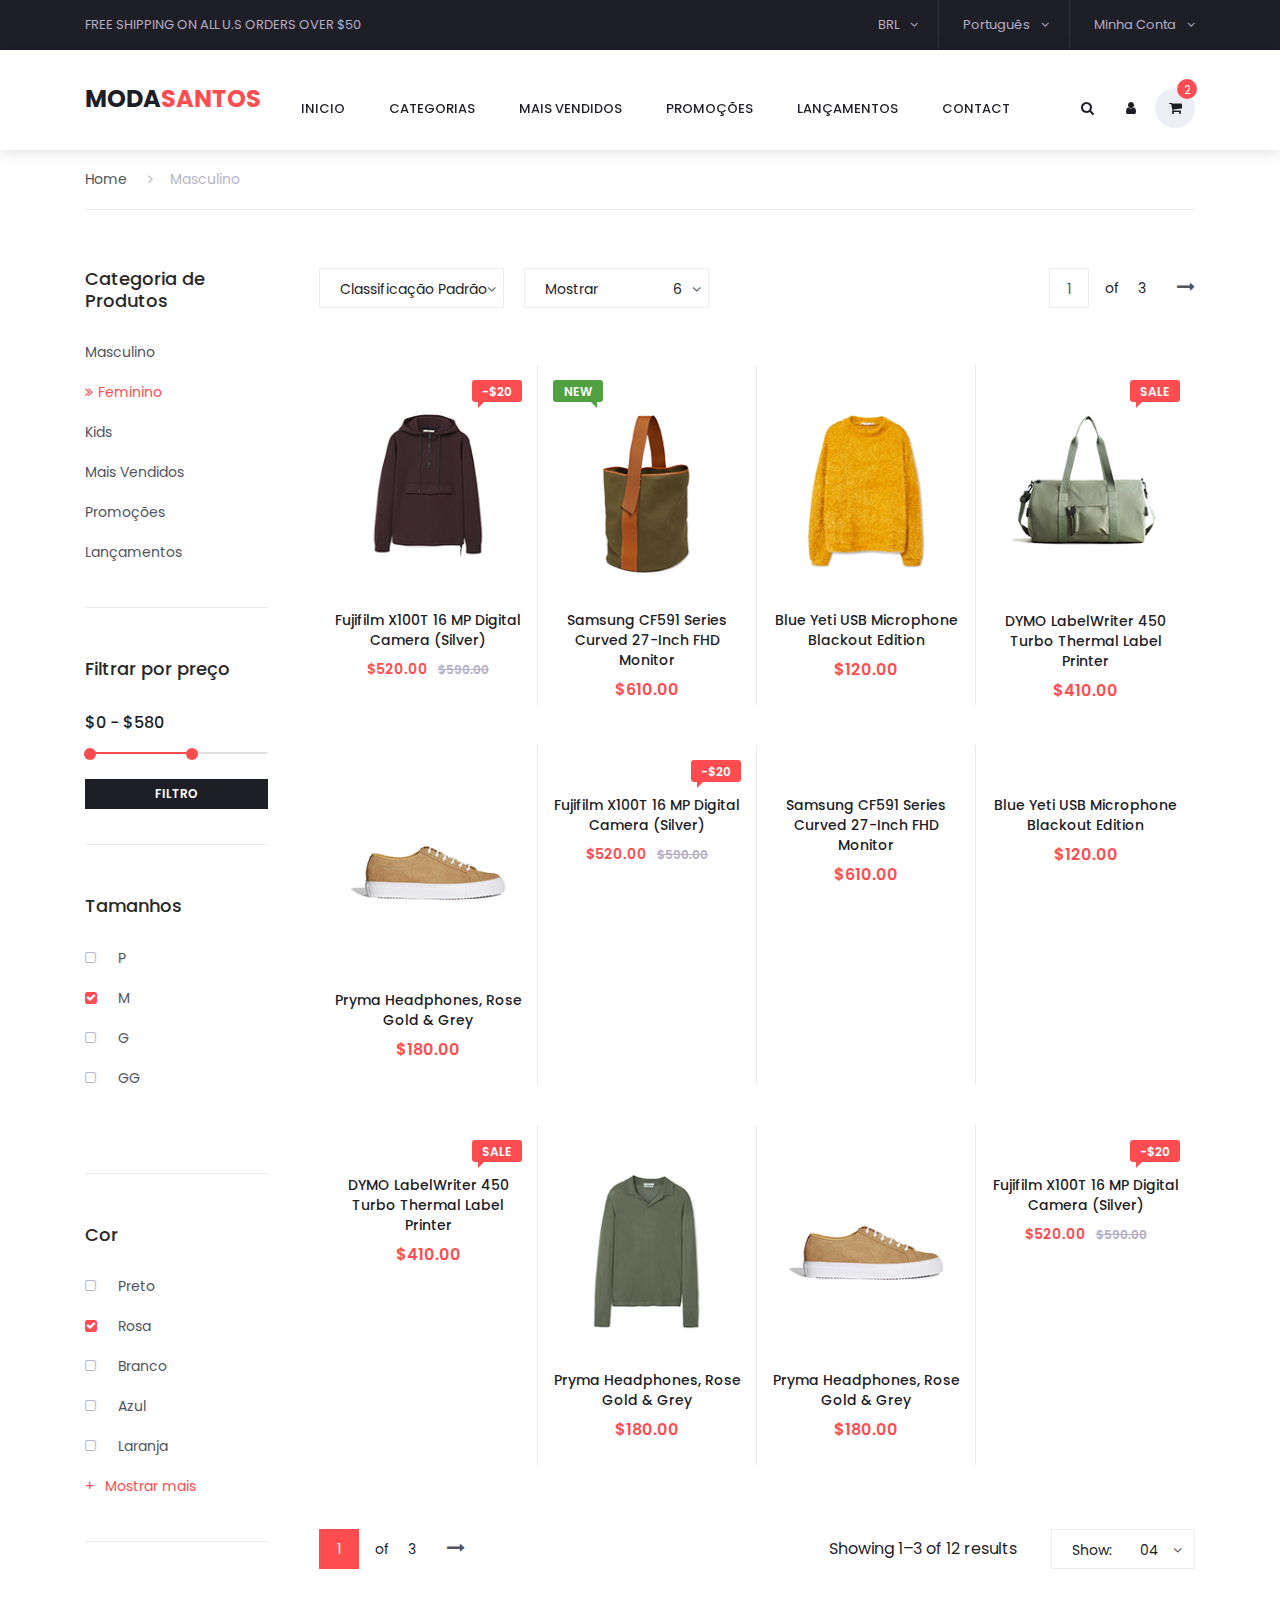
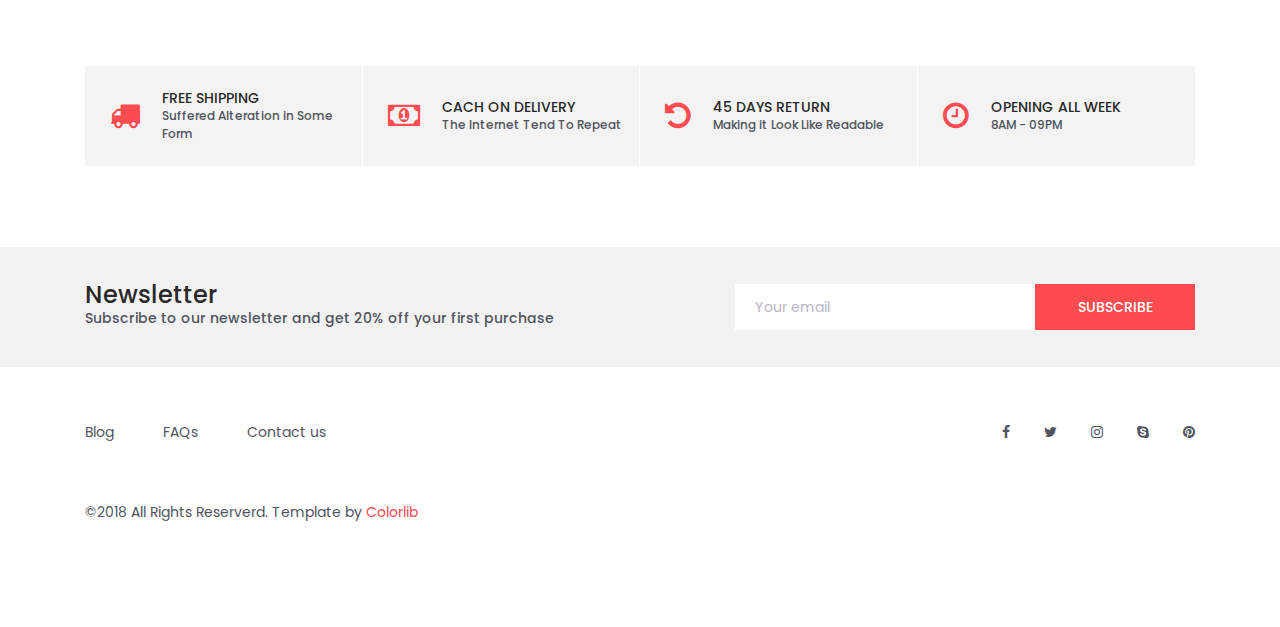
==== categories.html @ 79ab2fcf "Add files via upload" ====
<!DOCTYPE html>
<html lang="en">
<head>
<title>Moda Santos</title>
<meta charset="utf-8">
<meta http-equiv="X-UA-Compatible" content="IE=edge">
<meta name="description" content="Colo Shop Template">
<meta name="viewport" content="width=device-width, initial-scale=1">
<link rel="stylesheet" type="text/css" href="styles/bootstrap4/bootstrap.min.css">
<link href="plugins/font-awesome-4.7.0/css/font-awesome.min.css" rel="stylesheet" type="text/css">
<link rel="stylesheet" type="text/css" href="plugins/OwlCarousel2-2.2.1/owl.carousel.css">
<link rel="stylesheet" type="text/css" href="plugins/OwlCarousel2-2.2.1/owl.theme.default.css">
<link rel="stylesheet" type="text/css" href="plugins/OwlCarousel2-2.2.1/animate.css">
<link rel="stylesheet" type="text/css" href="plugins/jquery-ui-1.12.1.custom/jquery-ui.css">
<link rel="stylesheet" type="text/css" href="styles/categories_styles.css">
<link rel="stylesheet" type="text/css" href="styles/categories_responsive.css">
</head>

<body>

<div class="super_container">

	<!-- Header -->

	<header class="header trans_300">

		<!-- Top Navigation -->

		<div class="top_nav">
			<div class="container">
				<div class="row">
					<div class="col-md-6">
						<div class="top_nav_left">free shipping on all u.s orders over $50</div>
					</div>
					<div class="col-md-6 text-right">
						<div class="top_nav_right">
							<ul class="top_nav_menu">

								<!-- Currency / Language / My Account -->

								<li class="currency">
									<a href="#">
										brl
										<i class="fa fa-angle-down"></i>
									</a>
									<ul class="currency_selection">
										<li><a href="#">cad</a></li>
										<li><a href="#">aud</a></li>
										<li><a href="#">eur</a></li>
										<li><a href="#">gbp</a></li>
									</ul>
								</li>
								<li class="language">
									<a href="#">
										Português
										<i class="fa fa-angle-down"></i>
									</a>
									<ul class="language_selection">
										<li><a href="#">French</a></li>
										<li><a href="#">Italian</a></li>
										<li><a href="#">German</a></li>
										<li><a href="#">Spanish</a></li>
									</ul>
								</li>
								<li class="account">
									<a href="#">
										Minha Conta
										<i class="fa fa-angle-down"></i>
									</a>
									<ul class="account_selection">
										<li><a href="#"><i class="fa fa-sign-in" aria-hidden="true"></i>Sign In</a></li>
										<li><a href="#"><i class="fa fa-user-plus" aria-hidden="true"></i>Register</a></li>
									</ul>
								</li>
							</ul>
						</div>
					</div>
				</div>
			</div>
		</div>

		<!-- Main Navigation -->

		<div class="main_nav_container">
			<div class="container">
				<div class="row">
					<div class="col-lg-12 text-right">
						<div class="logo_container">
							<a href="#">Moda<span>SANTOS</span></a>
						</div>
						<nav class="navbar">
							<nav class="navbar">
							<ul class="navbar_menu">
								<li><a href="index.html">Inicio</a></li>
								<li><a href="categories.html">categorias</a></li>
								<li><a href="maisvendidos.html">Mais Vendidos</a></li>
								<li><a href="promocoes.html">promoções</a></li>
								<li><a href="lancamentos.html">lançamentos</a></li>
								<li><a href="contact.html">contact</a></li>
							</ul>
							<ul class="navbar_user">
								<li><a href="#"><i class="fa fa-search" aria-hidden="true"></i></a></li>
								<li><a href="#"><i class="fa fa-user" aria-hidden="true"></i></a></li>
								<li class="checkout">
									<a href="#">
										<i class="fa fa-shopping-cart" aria-hidden="true"></i>
										<span id="checkout_items" class="checkout_items">2</span>
									</a>
								</li>
							</ul>
							<div class="hamburger_container">
								<i class="fa fa-bars" aria-hidden="true"></i>
							</div>
						</nav>
					</div>
				</div>
			</div>
		</div>

	</header>

	<div class="fs_menu_overlay"></div>

	<!-- Hamburger Menu -->

	<div class="hamburger_menu">
		<div class="hamburger_close"><i class="fa fa-times" aria-hidden="true"></i></div>
		<div class="hamburger_menu_content text-right">
			<ul class="menu_top_nav">
				<li class="menu_item has-children">
					<a href="#">
						usd
						<i class="fa fa-angle-down"></i>
					</a>
					<ul class="menu_selection">
						<li><a href="#">cad</a></li>
						<li><a href="#">aud</a></li>
						<li><a href="#">eur</a></li>
						<li><a href="#">gbp</a></li>
					</ul>
				</li>
				<li class="menu_item has-children">
					<a href="#">
						English
						<i class="fa fa-angle-down"></i>
					</a>
					<ul class="menu_selection">
						<li><a href="#">French</a></li>
						<li><a href="#">Italian</a></li>
						<li><a href="#">German</a></li>
						<li><a href="#">Spanish</a></li>
					</ul>
				</li>
				<li class="menu_item has-children">
					<a href="#">
						My Account
						<i class="fa fa-angle-down"></i>
					</a>
					<ul class="menu_selection">
						<li><a href="#"><i class="fa fa-sign-in" aria-hidden="true"></i>Sign In</a></li>
						<li><a href="#"><i class="fa fa-user-plus" aria-hidden="true"></i>Register</a></li>
					</ul>
				</li>
				<li class="menu_item"><a href="index.html">home</a></li>
				<li class="menu_item"><a href="categories.html">Categorias</a></li>
				<li class="menu_item"><a href="maisvendidos.html">Mais Vendidos</a></li>
				<li class="menu_item"><a href="promocoes.html">Promoçõess</a></li>
				<li class="menu_item"><a href="lancamentos.html">Lançamentos</a></li>
				<li class="menu_item"><a href="contact.html">contatos</a></li>
			</ul>
		</div>
	</div>

	<div class="container product_section_container">
		<div class="row">
			<div class="col product_section clearfix">

				<!-- Breadcrumbs -->

				<div class="breadcrumbs d-flex flex-row align-items-center">
					<ul>
						<li><a href="index.html">Home</a></li>
						<li class="active"><a href="index.html"><i class="fa fa-angle-right" aria-hidden="true"></i>Masculino</a></li>
					</ul>
				</div>

				<!-- Sidebar -->

				<div class="sidebar">
					<div class="sidebar_section">
						<div class="sidebar_title">
							<h5>Categoria de Produtos</h5>
						</div>
						<ul class="sidebar_categories">
							<li><a href="#">Masculino</a></li>
							<li class="active"><a href="#"><span><i class="fa fa-angle-double-right" aria-hidden="true"></i></span>Feminino</a></li>
							<li><a href="#">Kids</a></li>
							<li><a href="#">Mais Vendidos</a></li>
							<li><a href="#">Promoções</a></li>
							<li><a href="#">Lançamentos</a></li>
						</ul>
					</div>

					<!-- Price Range Filtering -->
					<div class="sidebar_section">
						<div class="sidebar_title">
							<h5>Filtrar por preço</h5>
						</div>
						<p>
							<input type="text" id="amount" readonly style="border:0; color:#f6931f; font-weight:bold;">
						</p>
						<div id="slider-range"></div>
						<div class="filter_button"><span>filtro</span></div>
					</div>

					<!-- Sizes -->
					<div class="sidebar_section">
						<div class="sidebar_title">
							<h5>Tamanhos</h5>
						</div>
						<ul class="checkboxes">
							<li><i class="fa fa-square-o" aria-hidden="true"></i><span>P</span></li>
							<li class="active"><i class="fa fa-square" aria-hidden="true"></i><span>M</span></li>
							<li><i class="fa fa-square-o" aria-hidden="true"></i><span>G</span></li>
							<li><i class="fa fa-square-o" aria-hidden="true"></i><span>GG</span></li>
						</ul>
					</div>

					<!-- Color -->
					<div class="sidebar_section">
						<div class="sidebar_title">
							<h5>Cor</h5>
						</div>
						<ul class="checkboxes">
							<li><i class="fa fa-square-o" aria-hidden="true"></i><span>Preto</span></li>
							<li class="active"><i class="fa fa-square" aria-hidden="true"></i><span>Rosa</span></li>
							<li><i class="fa fa-square-o" aria-hidden="true"></i><span>Branco</span></li>
							<li><i class="fa fa-square-o" aria-hidden="true"></i><span>Azul</span></li>
							<li><i class="fa fa-square-o" aria-hidden="true"></i><span>Laranja</span></li>
							<li><i class="fa fa-square-o" aria-hidden="true"></i><span>Vermelho</span></li>
							<li><i class="fa fa-square-o" aria-hidden="true"></i><span>Lilas</span></li>
							<li><i class="fa fa-square-o" aria-hidden="true"></i><span>Cinza</span></li>
							<li><i class="fa fa-square-o" aria-hidden="true"></i><span>Verde</span></li>
							<li><i class="fa fa-square-o" aria-hidden="true"></i><span>Marron</span></li>
							<li><i class="fa fa-square-o" aria-hidden="true"></i><span>Mistura</span></li>
						</ul>
						<div class="show_more">
							<span><span>+</span>Mostrar mais</span>
						</div>
					</div>

				</div>

				<!-- Main Content -->

				<div class="main_content">

					<!-- Products -->

					<div class="products_iso">
						<div class="row">
							<div class="col">

								<!-- Product Sorting -->

								<div class="product_sorting_container product_sorting_container_top">
									<ul class="product_sorting">
										<li>
											<span class="type_sorting_text">Classificação Padrão</span>
											<i class="fa fa-angle-down"></i>
											<ul class="sorting_type">
												<li class="type_sorting_btn" data-isotope-option='{ "sortBy": "original-order" }'><span>Classificação Padrão</span></li>
												<li class="type_sorting_btn" data-isotope-option='{ "sortBy": "price" }'><span>Preço</span></li>
												<li class="type_sorting_btn" data-isotope-option='{ "sortBy": "name" }'><span>Nome do produto</span></li>
											</ul>
										</li>
										<li>
											<span>Mostrar</span>
											<span class="num_sorting_text">6</span>
											<i class="fa fa-angle-down"></i>
											<ul class="sorting_num">
												<li class="num_sorting_btn"><span>6</span></li>
												<li class="num_sorting_btn"><span>12</span></li>
												<li class="num_sorting_btn"><span>24</span></li>
											</ul>
										</li>
									</ul>
									<div class="pages d-flex flex-row align-items-center">
										<div class="page_current">
											<span>1</span>
											<ul class="page_selection">
												<li><a href="#">1</a></li>
												<li><a href="#">2</a></li>
												<li><a href="#">3</a></li>
											</ul>
										</div>
										<div class="page_total"><span>of</span> 3</div>
										<div id="next_page" class="page_next"><a href="#"><i class="fa fa-long-arrow-right" aria-hidden="true"></i></a></div>
									</div>

								</div>

								<!-- Product Grid -->

								<div class="product-grid">

									<!-- Product 1 -->

									<div class="product-item men">
										<div class="product discount product_filter">
											<div class="product_image">
												<img src="images/product_1.png" alt="">
											</div>
											<div class="favorite favorite_left"></div>
											<div class="product_bubble product_bubble_right product_bubble_red d-flex flex-column align-items-center"><span>-$20</span></div>
											<div class="product_info">
												<h6 class="product_name"><a href="single.html">Fujifilm X100T 16 MP Digital Camera (Silver)</a></h6>
												<div class="product_price">$520.00<span>$590.00</span></div>
											</div>
										</div>
										<div class="red_button add_to_cart_button"><a href="#">add to cart</a></div>
									</div>

									<!-- Product 2 -->

									<div class="product-item women">
										<div class="product product_filter">
											<div class="product_image">
												<img src="images/product_2.png" alt="">
											</div>
											<div class="favorite"></div>
											<div class="product_bubble product_bubble_left product_bubble_green d-flex flex-column align-items-center"><span>new</span></div>
											<div class="product_info">
												<h6 class="product_name"><a href="single.html">Samsung CF591 Series Curved 27-Inch FHD Monitor</a></h6>
												<div class="product_price">$610.00</div>
											</div>
										</div>
										<div class="red_button add_to_cart_button"><a href="#">add to cart</a></div>
									</div>

									<!-- Product 3 -->

									<div class="product-item women">
										<div class="product product_filter">
											<div class="product_image">
												<img src="images/product_3.png" alt="">
											</div>
											<div class="favorite"></div>
											<div class="product_info">
												<h6 class="product_name"><a href="single.html">Blue Yeti USB Microphone Blackout Edition</a></h6>
												<div class="product_price">$120.00</div>
											</div>
										</div>
										<div class="red_button add_to_cart_button"><a href="#">add to cart</a></div>
									</div>

									<!-- Product 4 -->

									<div class="product-item accessories">
										<div class="product product_filter">
											<div class="product_image">
												<img src="images/product_4.png" alt="">
											</div>
											<div class="product_bubble product_bubble_right product_bubble_red d-flex flex-column align-items-center"><span>sale</span></div>
											<div class="favorite favorite_left"></div>
											<div class="product_info">
												<h6 class="product_name"><a href="single.html">DYMO LabelWriter 450 Turbo Thermal Label Printer</a></h6>
												<div class="product_price">$410.00</div>
											</div>
										</div>
										<div class="red_button add_to_cart_button"><a href="#">add to cart</a></div>
									</div>

									<!-- Product 5 -->

									<div class="product-item women men">
										<div class="product product_filter">
											<div class="product_image">
												<img src="images/product_5.png" alt="">
											</div>
											<div class="favorite"></div>
											<div class="product_info">
												<h6 class="product_name"><a href="single.html">Pryma Headphones, Rose Gold & Grey</a></h6>
												<div class="product_price">$180.00</div>
											</div>
										</div>
										<div class="red_button add_to_cart_button"><a href="#">add to cart</a></div>
									</div>

									<!-- Product 6 -->

									<div class="product-item accessories">
										<div class="product discount product_filter">
											<div class="product_image">
												<img src="images/product_6.png" alt="">
											</div>
											<div class="favorite favorite_left"></div>
											<div class="product_bubble product_bubble_right product_bubble_red d-flex flex-column align-items-center"><span>-$20</span></div>
											<div class="product_info">
												<h6 class="product_name"><a href="single.html">Fujifilm X100T 16 MP Digital Camera (Silver)</a></h6>
												<div class="product_price">$520.00<span>$590.00</span></div>
											</div>
										</div>
										<div class="red_button add_to_cart_button"><a href="#">add to cart</a></div>
									</div>

									<!-- Product 7 -->

									<div class="product-item women">
										<div class="product product_filter">
											<div class="product_image">
												<img src="images/product_7.png" alt="">
											</div>
											<div class="favorite"></div>
											<div class="product_info">
												<h6 class="product_name"><a href="single.html">Samsung CF591 Series Curved 27-Inch FHD Monitor</a></h6>
												<div class="product_price">$610.00</div>
											</div>
										</div>
										<div class="red_button add_to_cart_button"><a href="#">add to cart</a></div>
									</div>

									<!-- Product 8 -->

									<div class="product-item accessories">
										<div class="product product_filter">
											<div class="product_image">
												<img src="images/product_8.png" alt="">
											</div>
											<div class="favorite"></div>
											<div class="product_info">
												<h6 class="product_name"><a href="single.html">Blue Yeti USB Microphone Blackout Edition</a></h6>
												<div class="product_price">$120.00</div>
											</div>
										</div>
										<div class="red_button add_to_cart_button"><a href="#">add to cart</a></div>
									</div>

									<!-- Product 9 -->

									<div class="product-item men">
										<div class="product product_filter">
											<div class="product_image">
												<img src="images/product_9.png" alt="">
											</div>
											<div class="product_bubble product_bubble_right product_bubble_red d-flex flex-column align-items-center"><span>sale</span></div>
											<div class="favorite favorite_left"></div>
											<div class="product_info">
												<h6 class="product_name"><a href="single.html">DYMO LabelWriter 450 Turbo Thermal Label Printer</a></h6>
												<div class="product_price">$410.00</div>
											</div>
										</div>
										<div class="red_button add_to_cart_button"><a href="#">add to cart</a></div>
									</div>

									<!-- Product 10 -->

									<div class="product-item men">
										<div class="product product_filter">
											<div class="product_image">
												<img src="images/product_10.png" alt="">
											</div>
											<div class="favorite"></div>
											<div class="product_info">
												<h6 class="product_name"><a href="single.html">Pryma Headphones, Rose Gold & Grey</a></h6>
												<div class="product_price">$180.00</div>
											</div>
										</div>
										<div class="red_button add_to_cart_button"><a href="#">add to cart</a></div>
									</div>

									<!-- Product 11 -->

									<div class="product-item women men">
										<div class="product product_filter">
											<div class="product_image">
												<img src="images/product_5.png" alt="">
											</div>
											<div class="favorite"></div>
											<div class="product_info">
												<h6 class="product_name"><a href="single.html">Pryma Headphones, Rose Gold & Grey</a></h6>
												<div class="product_price">$180.00</div>
											</div>
										</div>
										<div class="red_button add_to_cart_button"><a href="#">add to cart</a></div>
									</div>

									<!-- Product 12 -->

									<div class="product-item accessories">
										<div class="product discount product_filter">
											<div class="product_image">
												<img src="images/product_6.png" alt="">
											</div>
											<div class="favorite favorite_left"></div>
											<div class="product_bubble product_bubble_right product_bubble_red d-flex flex-column align-items-center"><span>-$20</span></div>
											<div class="product_info">
												<h6 class="product_name"><a href="single.html">Fujifilm X100T 16 MP Digital Camera (Silver)</a></h6>
												<div class="product_price">$520.00<span>$590.00</span></div>
											</div>
										</div>
										<div class="red_button add_to_cart_button"><a href="#">add to cart</a></div>
									</div>
								</div>

								<!-- Product Sorting -->

								<div class="product_sorting_container product_sorting_container_bottom clearfix">
									<ul class="product_sorting">
										<li>
											<span>Show:</span>
											<span class="num_sorting_text">04</span>
											<i class="fa fa-angle-down"></i>
											<ul class="sorting_num">
												<li class="num_sorting_btn"><span>01</span></li>
												<li class="num_sorting_btn"><span>02</span></li>
												<li class="num_sorting_btn"><span>03</span></li>
												<li class="num_sorting_btn"><span>04</span></li>
											</ul>
										</li>
									</ul>
									<span class="showing_results">Showing 1–3 of 12 results</span>
									<div class="pages d-flex flex-row align-items-center">
										<div class="page_current">
											<span>1</span>
											<ul class="page_selection">
												<li><a href="#">1</a></li>
												<li><a href="#">2</a></li>
												<li><a href="#">3</a></li>
											</ul>
										</div>
										<div class="page_total"><span>of</span> 3</div>
										<div id="next_page_1" class="page_next"><a href="#"><i class="fa fa-long-arrow-right" aria-hidden="true"></i></a></div>
									</div>

								</div>

							</div>
						</div>
					</div>
				</div>
			</div>
		</div>
	</div>

	<!-- Benefit -->

	<div class="benefit">
		<div class="container">
			<div class="row benefit_row">
				<div class="col-lg-3 benefit_col">
					<div class="benefit_item d-flex flex-row align-items-center">
						<div class="benefit_icon"><i class="fa fa-truck" aria-hidden="true"></i></div>
						<div class="benefit_content">
							<h6>free shipping</h6>
							<p>Suffered Alteration in Some Form</p>
						</div>
					</div>
				</div>
				<div class="col-lg-3 benefit_col">
					<div class="benefit_item d-flex flex-row align-items-center">
						<div class="benefit_icon"><i class="fa fa-money" aria-hidden="true"></i></div>
						<div class="benefit_content">
							<h6>cach on delivery</h6>
							<p>The Internet Tend To Repeat</p>
						</div>
					</div>
				</div>
				<div class="col-lg-3 benefit_col">
					<div class="benefit_item d-flex flex-row align-items-center">
						<div class="benefit_icon"><i class="fa fa-undo" aria-hidden="true"></i></div>
						<div class="benefit_content">
							<h6>45 days return</h6>
							<p>Making it Look Like Readable</p>
						</div>
					</div>
				</div>
				<div class="col-lg-3 benefit_col">
					<div class="benefit_item d-flex flex-row align-items-center">
						<div class="benefit_icon"><i class="fa fa-clock-o" aria-hidden="true"></i></div>
						<div class="benefit_content">
							<h6>opening all week</h6>
							<p>8AM - 09PM</p>
						</div>
					</div>
				</div>
			</div>
		</div>
	</div>

	<!-- Newsletter -->

	<div class="newsletter">
		<div class="container">
			<div class="row">
				<div class="col-lg-6">
					<div class="newsletter_text d-flex flex-column justify-content-center align-items-lg-start align-items-md-center text-center">
						<h4>Newsletter</h4>
						<p>Subscribe to our newsletter and get 20% off your first purchase</p>
					</div>
				</div>
				<div class="col-lg-6">
					<div class="newsletter_form d-flex flex-md-row flex-column flex-xs-column align-items-center justify-content-lg-end justify-content-center">
						<input id="newsletter_email" type="email" placeholder="Your email" required="required" data-error="Valid email is required.">
						<button id="newsletter_submit" type="submit" class="newsletter_submit_btn trans_300" value="Submit">subscribe</button>
					</div>
				</div>
			</div>
		</div>
	</div>

	<!-- Footer -->

	<footer class="footer">
		<div class="container">
			<div class="row">
				<div class="col-lg-6">
					<div class="footer_nav_container d-flex flex-sm-row flex-column align-items-center justify-content-lg-start justify-content-center text-center">
						<ul class="footer_nav">
							<li><a href="#">Blog</a></li>
							<li><a href="#">FAQs</a></li>
							<li><a href="contact.html">Contact us</a></li>
						</ul>
					</div>
				</div>
				<div class="col-lg-6">
					<div class="footer_social d-flex flex-row align-items-center justify-content-lg-end justify-content-center">
						<ul>
							<li><a href="#"><i class="fa fa-facebook" aria-hidden="true"></i></a></li>
							<li><a href="#"><i class="fa fa-twitter" aria-hidden="true"></i></a></li>
							<li><a href="#"><i class="fa fa-instagram" aria-hidden="true"></i></a></li>
							<li><a href="#"><i class="fa fa-skype" aria-hidden="true"></i></a></li>
							<li><a href="#"><i class="fa fa-pinterest" aria-hidden="true"></i></a></li>
						</ul>
					</div>
				</div>
			</div>
			<div class="row">
				<div class="col-lg-12">
					<div class="footer_nav_container">
						<div class="cr">©2018 All Rights Reserverd. Template by <a href="#">Colorlib</a></div>
					</div>
				</div>
			</div>
		</div>
	</footer>

</div>

<script src="js/jquery-3.2.1.min.js"></script>
<script src="styles/bootstrap4/popper.js"></script>
<script src="styles/bootstrap4/bootstrap.min.js"></script>
<script src="plugins/Isotope/isotope.pkgd.min.js"></script>
<script src="plugins/OwlCarousel2-2.2.1/owl.carousel.js"></script>
<script src="plugins/easing/easing.js"></script>
<script src="plugins/jquery-ui-1.12.1.custom/jquery-ui.js"></script>
<script src="js/categories_custom.js"></script>
</body>

</html>
---- styles/categories_styles.css ----
@charset "utf-8";
/* CSS Document */

/******************************

COLOR PALETTE




[Table of Contents]

1. Fonts
2. Body and some general stuff
3. Home
	3.1 Currency
	3.2 Language
	3.3 Account
	3.4 Main Navigation
	3.5 Hamburger Menu
	3.6 Logo
4. Products
	4.1 Product Sorting
5. Breadcrumbs
6. Sidebar
7. Main Content
8. Benefit
9. Newsletter
10. Footer



******************************/

/***********
1. Fonts
***********/

@import url('https://fonts.googleapis.com/css?family=Poppins:400,500,600,700,900');

/*********************************
2. Body and some general stuff
*********************************/

*
{
	margin: 0;
	padding: 0;
}
body
{
	font-family: 'Poppins', sans-serif;
	font-size: 14px;
	line-height: 23px;
	font-weight: 400;
	background: #FFFFFF;
	color: #1e1e27;
}
div
{
	display: block;
	position: relative;
	-webkit-box-sizing: border-box;
    -moz-box-sizing: border-box;
    box-sizing: border-box;
}
ul
{
	list-style: none;
	margin-bottom: 0px;
}
p
{
	font-family: 'Poppins', sans-serif;
	font-size: 14px;
	line-height: 1.7;
	font-weight: 500;
	color: #989898;
	-webkit-font-smoothing: antialiased;
	-webkit-text-shadow: rgba(0,0,0,.01) 0 0 1px;
	text-shadow: rgba(0,0,0,.01) 0 0 1px;
}
p a
{
	display: inline;
	position: relative;
	color: inherit;
	border-bottom: solid 2px #fde0db;
	-webkit-transition: all 200ms ease;
	-moz-transition: all 200ms ease;
	-ms-transition: all 200ms ease;
	-o-transition: all 200ms ease;
	transition: all 200ms ease;
}
a, a:hover, a:visited, a:active, a:link
{
	text-decoration: none;
	-webkit-font-smoothing: antialiased;
	-webkit-text-shadow: rgba(0,0,0,.01) 0 0 1px;
	text-shadow: rgba(0,0,0,.01) 0 0 1px;
}
p a:active
{
	position: relative;
	color: #FF6347;
}
p a:hover
{
	color: #FF6347;
	background: #fde0db;
}
p a:hover::after
{
	opacity: 0.2;
}
::selection
{
	background: #fde0db;
	color: #FF6347;
}
p::selection
{
	background: #fde0db;
}
h1{font-size: 72px;}
h2{font-size: 40px;}
h3{font-size: 28px;}
h4{font-size: 24px;}
h5{font-size: 16px;}
h6{font-size: 14px;}
h1, h2, h3, h4, h5, h6
{
	font-family: 'Poppins', sans-serif;
	color: #282828;
	-webkit-font-smoothing: antialiased;
	-webkit-text-shadow: rgba(0,0,0,.01) 0 0 1px;
	text-shadow: rgba(0,0,0,.01) 0 0 1px;
}
h1::selection,
h2::selection,
h3::selection,
h4::selection,
h5::selection,
h6::selection
{

}
::-webkit-input-placeholder
{
	font-size: 16px !important;
	font-weight: 500;
	color: #777777 !important;
}
:-moz-placeholder /* older Firefox*/
{
	font-size: 16px !important;
	font-weight: 500;
	color: #777777 !important;
}
::-moz-placeholder /* Firefox 19+ */
{
	font-size: 16px !important;
	font-weight: 500;
	color: #777777 !important;
}
:-ms-input-placeholder
{
	font-size: 16px !important;
	font-weight: 500;
	color: #777777 !important;
}
::input-placeholder
{
	font-size: 16px !important;
	font-weight: 500;
	color: #777777 !important;
}
.form-control
{
	color: #db5246;
}
section
{
	display: block;
	position: relative;
	box-sizing: border-box;
}
.clear
{
	clear: both;
}
.clearfix::before, .clearfix::after
{
	content: "";
	display: table;
}
.clearfix::after
{
	clear: both;
}
.clearfix
{
	zoom: 1;
}
.float_left
{
	float: left;
}
.float_right
{
	float: right;
}
.trans_200
{
	-webkit-transition: all 200ms ease;
	-moz-transition: all 200ms ease;
	-ms-transition: all 200ms ease;
	-o-transition: all 200ms ease;
	transition: all 200ms ease;
}
.trans_300
{
	-webkit-transition: all 300ms ease;
	-moz-transition: all 300ms ease;
	-ms-transition: all 300ms ease;
	-o-transition: all 300ms ease;
	transition: all 300ms ease;
}
.trans_400
{
	-webkit-transition: all 400ms ease;
	-moz-transition: all 400ms ease;
	-ms-transition: all 400ms ease;
	-o-transition: all 400ms ease;
	transition: all 400ms ease;
}
.trans_500
{
	-webkit-transition: all 500ms ease;
	-moz-transition: all 500ms ease;
	-ms-transition: all 500ms ease;
	-o-transition: all 500ms ease;
	transition: all 500ms ease;
}
.fill_height
{
	height: 100%;
}
.super_container
{
	width: 100%;
	overflow: hidden;
}

/*********************************
3. Home
*********************************/

.header
{
	position: fixed;
	top: 0;
	left: 0;
	width: 100%;
	background: #FFFFFF;
	z-index: 10;
}
.top_nav
{
	width: 100%;
	height: 50px;
	background: #1e1e27;
}
.top_nav_left
{
	height: 50px;
	line-height: 50px;
	font-size: 13px;
	color: #b5aec4;
	text-transform: uppercase;
}

/*********************************
3.1 Currency
*********************************/

.currency
{
	display: inline-block;
	position: relative;
	min-width: 50px;
	border-right: solid 1px #33333b;
	padding-right: 20px;
	padding-left: 20px;
	text-align: center;
	vertical-align: middle;
	background: #1e1e27;
}
.currency > a
{
	display: block;
	color: #b5aec4;
	font-weight: 400;
	height: 50px;
	line-height: 50px;
	font-size: 13px;
	text-transform: uppercase;
}
.currency > a > i
{
	margin-left: 8px;
}
.currency:hover .currency_selection
{
	visibility: visible;
	opacity: 1;
	top: 100%;
}
.currency_selection
{
	display: block;
	position: absolute;
	right: 0;
	top: 120%;
	margin: 0;
	width: 100%;
	background: #FFFFFF;
	visibility: hidden;
	opacity: 0;
	z-index: 1;
	box-shadow: 0 0 25px rgba(63, 78, 100, 0.15);
	-webkit-transition: opacity 0.3s ease;
	-moz-transition: opacity 0.3s ease;
	-ms-transition: opacity 0.3s ease;
	-o-transition: opacity 0.3s ease;
	transition: all 0.3s ease;
}
.currency_selection li
{
	padding-left: 10px;
	padding-right: 10px;
	line-height: 50px;
}
.currency_selection li a
{
	display: block;
	color: #232530;
	border-bottom: solid 1px #dddddd;
	font-size: 13px;
	text-transform: uppercase;
	-webkit-transition: opacity 0.3s ease;
	-moz-transition: opacity 0.3s ease;
	-ms-transition: opacity 0.3s ease;
	-o-transition: opacity 0.3s ease;
	transition: all 0.3s ease;
}
.currency_selection li a:hover
{
	color: #b5aec4;
}
.currency_selection li:last-child a
{
	border-bottom: none;
}

/*********************************
3.2 Language
*********************************/

.language
{
	display: inline-block;
	position: relative;
	min-width: 50px;
	border-right: solid 1px #33333b;
	padding-right: 20px;
	padding-left: 20px;
	text-align: center;
	vertical-align: middle;
	background: #1e1e27;
}
.language > a
{
	display: block;
	color: #b5aec4;
	font-weight: 400;
	height: 50px;
	line-height: 50px;
	font-size: 13px;
}
.language > a > i
{
	margin-left: 8px;
}
.language:hover .language_selection
{
	visibility: visible;
	opacity: 1;
	top: 100%;
}
.language_selection
{
	display: block;
	position: absolute;
	right: 0;
	top: 120%;
	margin: 0;
	width: 100%;
	background: #FFFFFF;
	visibility: hidden;
	opacity: 0;
	z-index: 1;
	box-shadow: 0 0 25px rgba(63, 78, 100, 0.15);
	-webkit-transition: opacity 0.3s ease;
	-moz-transition: opacity 0.3s ease;
	-ms-transition: opacity 0.3s ease;
	-o-transition: opacity 0.3s ease;
	transition: all 0.3s ease;
}
.language_selection li
{
	padding-left: 10px;
	padding-right: 10px;
	line-height: 50px;
}
.language_selection li a
{
	display: block;
	color: #232530;
	border-bottom: solid 1px #dddddd;
	font-size: 13px;
	-webkit-transition: opacity 0.3s ease;
	-moz-transition: opacity 0.3s ease;
	-ms-transition: opacity 0.3s ease;
	-o-transition: opacity 0.3s ease;
	transition: all 0.3s ease;
}
.language_selection li a:hover
{
	color: #b5aec4;
}
.language_selection li:last-child a
{
	border-bottom: none;
}

/*********************************
3.3 Account
*********************************/

.account
{
	display: inline-block;
	position: relative;
	min-width: 50px;
	padding-left: 20px;
	text-align: center;
	vertical-align: middle;
	background: #1e1e27;
}
.account > a
{
	display: block;
	color: #b5aec4;
	font-weight: 400;
	height: 50px;
	line-height: 50px;
	font-size: 13px;
}
.account > a > i
{
	margin-left: 8px;
}
.account:hover .account_selection
{
	visibility: visible;
	opacity: 1;
	top: 100%;
}
.account_selection
{
	display: block;
	position: absolute;
	right: 0;
	top: 120%;
	margin: 0;
	width: 100%;
	background: #FFFFFF;
	visibility: hidden;
	opacity: 0;
	z-index: 1;
	box-shadow: 0 0 25px rgba(63, 78, 100, 0.15);
	-webkit-transition: opacity 0.3s ease;
	-moz-transition: opacity 0.3s ease;
	-ms-transition: opacity 0.3s ease;
	-o-transition: opacity 0.3s ease;
	transition: all 0.3s ease;
}
.account_selection li
{
	padding-left: 10px;
	padding-right: 10px;
	line-height: 50px;
}
.account_selection li a
{
	display: block;
	color: #232530;
	border-bottom: solid 1px #dddddd;
	font-size: 14px;
	-webkit-transition: all 0.3s ease;
	-moz-transition: all 0.3s ease;
	-ms-transition: all 0.3s ease;
	-o-transition: all 0.3s ease;
	transition: all 0.3s ease;
}
.account_selection li a:hover
{
	color: #b5aec4;
}
.account_selection li:last-child a
{
	border-bottom: none;
}
.account_selection li a i
{
	margin-right: 10px;
}

/*********************************
3.4 Main Navigation
*********************************/

.main_nav_container
{
	width: 100%;
	background: #FFFFFF;
	box-shadow: 0 0 16px rgba(0, 0, 0, 0.15);
}
.navbar
{
	width: auto;
	height: 100px;
	float: right;
	padding-left: 0px;
	padding-right: 0px;
}
.navbar_menu li
{
	display: inline-block;
}
.navbar_menu li a
{
	display: block;
	color: #1e1e27;
	font-size: 13px;
	font-weight: 500;
	text-transform: uppercase;
	padding: 20px;
	-webkit-transition: color 0.3s ease;
	-moz-transition: color 0.3s ease;
	-ms-transition: color 0.3s ease;
	-o-transition: color 0.3s ease;
	transition: color 0.3s ease;
}
.navbar_menu li a:hover
{
	color: #b5aec4;
}
.navbar_user
{
	margin-left: 37px;
}
.navbar_user li
{
	display: inline-block;
	text-align: center;
}
.navbar_user li a
{
	display: -webkit-box;
	display: -moz-box;
	display: -ms-flexbox;
	display: -webkit-flex;
	display: flex;
	flex-direction: column;
	justify-content: center;
	align-items: center;
	position: relative;
	width: 40px;
	height: 40px;
	color: #1e1e27;
	-webkit-transition: color 0.3s ease;
	-moz-transition: color 0.3s ease;
	-ms-transition: color 0.3s ease;
	-o-transition: color 0.3s ease;
	transition: color 0.3s ease;
}
.navbar_user li a:hover
{
	color: #b5aec4;
}
.checkout a
{
	background: #eceff6;
	border-radius: 50%;
}
.checkout_items
{
	display: -webkit-box;
	display: -moz-box;
	display: -ms-flexbox;
	display: -webkit-flex;
	display: flex;
	flex-direction: column;
	justify-content: center;
	align-items: center;
	position: absolute;
	top: -9px;
	left: 22px;
	width: 20px;
	height: 20px;
	border-radius: 50%;
	background: #fe4c50;
	font-size: 12px;
	color: #FFFFFF;
}

/*********************************
3.5 Hamburger Menu
*********************************/

.hamburger_container
{
	display: none;
	margin-left: 40px;
}
.hamburger_container i
{
	font-size: 24px;
	color: #1e1e27;
	-webkit-transition: all 300ms ease;
	-moz-transition: all 300ms ease;
	-ms-transition: all 300ms ease;
	-o-transition: all 300ms ease;
	transition: all 300ms ease;
}
.hamburger_container:hover i
{
	color: #b5aec4;
}
.hamburger_menu
{
	position: fixed;
	top: 0;
	right: -400px;
	width: 400px;
	height: 100vh;
	background: rgba(255,255,255,0.95);
	z-index: 10;
	-webkit-transition: all 300ms ease;
	-moz-transition: all 300ms ease;
	-ms-transition: all 300ms ease;
	-o-transition: all 300ms ease;
	transition: all 300ms ease;
}
.hamburger_menu.active
{
	right: 0;
}
.fs_menu_overlay
{
	position: fixed;
	top: 0;
	left: 0;
	width: 100vw;
	height: 100vh;
	z-index: 9;
	background: rgba(255,255,255,0);
	pointer-events: none;
	-webkit-transition: all 200ms ease;
	-moz-transition: all 200ms ease;
	-ms-transition: all 200ms ease;
	-o-transition: all 200ms ease;
	transition: all 200ms ease;
}
.hamburger_close
{
	position: absolute;
	top: 26px;
	right: 10px;
	padding: 10px;
	z-index: 1;
}
.hamburger_close i
{
	font-size: 24px;
	color: #1e1e27;
	-webkit-transition: all 300ms ease;
	-moz-transition: all 300ms ease;
	-ms-transition: all 300ms ease;
	-o-transition: all 300ms ease;
	transition: all 300ms ease;
}
.hamburger_close:hover i
{
	color: #b5aec4;
}
.hamburger_menu_content
{
	padding-top: 100px;
	width: 100%;
	height: 100%;
	padding-right: 20px;
}
.menu_item
{
	display: block;
	position: relative;
	border-bottom: solid 1px #b5aec4;
	vertical-align: middle;
}
.menu_item > a
{
	display: block;
	color: #1e1e27;
	font-weight: 500;
	height: 50px;
	line-height: 50px;
	font-size: 14px;
	text-transform: uppercase;
}
.menu_item > a:hover
{
	color: #b5aec4;
}
.menu_item > a > i
{
	margin-left: 8px;
}
.menu_item.active .menu_selection
{
	display: block;
	visibility: visible;
	opacity: 1;
}
.menu_selection
{
	margin: 0;
	width: 100%;
	max-height: 0;
	overflow: hidden;
	z-index: 1;
	-webkit-transition: all 0.3s ease;
	-moz-transition: all 0.3s ease;
	-ms-transition: all 0.3s ease;
	-o-transition: all 0.3s ease;
	transition: all 0.3s ease;
}
.menu_selection li
{
	padding-left: 10px;
	padding-right: 10px;
	line-height: 50px;
}
.menu_selection li a
{
	display: block;
	color: #232530;
	border-bottom: solid 1px #dddddd;
	font-size: 13px;
	text-transform: uppercase;
	-webkit-transition: opacity 0.3s ease;
	-moz-transition: opacity 0.3s ease;
	-ms-transition: opacity 0.3s ease;
	-o-transition: opacity 0.3s ease;
	transition: all 0.3s ease;
}
.menu_selection li a i
{
	margin-right: 5px;
}
.menu_selection li a:hover
{
	color: #b5aec4;
}
.menu_selection li:last-child a
{
	border-bottom: none;
}

/*********************************
3.6 Logo
*********************************/

.logo_container
{
	position: absolute;
	top: 50%;
	-webkit-transform: translateY(-50%);
	-moz-transform: translateY(-50%);
	-ms-transform: translateY(-50%);
	-o-transform: translateY(-50%);
	transform: translateY(-50%);
	left: 15px;
}
.logo_container a
{
	font-size: 24px;
	color: #1e1e27;
	font-weight: 700;
	text-transform: uppercase;
}
.logo_container a span
{
	color: #fe4c50;
}
.red_button
{
	display: -webkit-inline-box;
	display: -moz-inline-box;
	display: -ms-inline-flexbox;
	display: -webkit-inline-flex;
	display: inline-flex;
	flex-direction: column;
	justify-content: center;
	align-items: center;
	width: auto;
	height: 40px;
	background: #fe4c50;
	border-radius: 3px;
	-webkit-transition: all 0.3s ease;
	-moz-transition: all 0.3s ease;
	-ms-transition: all 0.3s ease;
	-o-transition: all 0.3s ease;
	transition: all 0.3s ease;
}
.red_button:hover
{
	background: #FE7C7F !important;
}
.red_button a
{
	display: block;
	color: #FFFFFF;
	text-transform: uppercase;
	font-size: 14px;
	font-weight: 500;
	text-align: center;
	line-height: 40px;
	width: 100%;
}
.shop_now_button
{
	width: 140px;
	margin-top: 32px;
}

/*********************************
4. Products
*********************************/

.products_iso
{
	width: 100%;
}
.section_title
{
	display: inline-block;
	text-align: center;
}
.section_title h2
{
	display: inline-block;
}
.section_title::after
{
	display: block;
	position: absolute;
	top: calc(100% + 13px);
	left: 50%;
	-webkit-transform: translateX(-50%);
	-moz-transform: translateX(-50%);
	-ms-transform: translateX(-50%);
	-o-transform: translateX(-50%);
	transform: translateX(-50%);
	width: 60px;
	height: 5px;
	background: #fe4c50;
	content: '';
}

/*********************************
4.1 Product Sorting
*********************************/

.product_sorting_container_bottom
{
	margin-top: 24px;
}
.product_sorting_container_bottom .product_sorting
{
	float: right;
}
.product_sorting
{
	display: inline-block;
}
.product_sorting > li
{
	display: inline-block;
	position: relative;
	width: 185px;
	height: 40px;
	line-height: 40px;
	cursor: pointer;
	border: solid 1px #ecedee;
	padding-left: 20px;
	padding-right: 7px;
	margin-right: 16px;
}
.product_sorting_container_bottom .product_sorting > li
{
	width: 144px;
	margin-right: 0px;
	padding-right: 12px;
}
.product_sorting_container_bottom .product_sorting li span:nth-child(2)
{
	margin-left: 24px;
}
.product_sorting li i
{
	float: right;
	line-height: 40px;
	color: #51545f;
}
.product_sorting li ul
{
	display: block;
	position: absolute;
	right: 0;
	top: 120%;
	margin: 0;
	width: 100%;
	background: #FFFFFF;
	visibility: hidden;
	opacity: 0;
	z-index: 1;
	box-shadow: 0 15px 25px rgba(63, 78, 100, 0.15);
	-webkit-transition: opacity 0.3s ease;
	-moz-transition: opacity 0.3s ease;
	-ms-transition: opacity 0.3s ease;
	-o-transition: opacity 0.3s ease;
	transition: all 0.3s ease;
}
.product_sorting > li:hover ul
{
	visibility: visible;
	opacity: 1;
	top: calc(100% + 1px);
}
.product_sorting li ul li
{
	display: block;
	text-align: center;
	padding-left: 10px;
	padding-right: 10px;
}
.product_sorting li ul li span
{
	display: block;
	height: 40px;
	line-height: 40px;
	border-bottom: solid 1px #dddddd;
	color: #51545f;
	-webkit-transition: opacity 0.3s ease;
	-moz-transition: opacity 0.3s ease;
	-ms-transition: opacity 0.3s ease;
	-o-transition: opacity 0.3s ease;
	transition: all 0.3s ease;
}
.product_sorting li ul li span:hover
{
	color: #b5aec4;
}
.product_sorting li ul li:last-child span
{
	border-bottom: none;
}
.product_sorting li span:nth-child(2)
{
	margin-left: 71px;
}
.pages
{
	display: inline-block;
	float: right;
}
.product_sorting_container_bottom .pages
{
	float: left;
}
.page_current
{
	display: inline-block;
	position: relative;
	width: 40px;
	height: 40px;
	line-height: 40px;
	cursor: pointer;
	text-align: center;
	border: solid 1px #ecedee;
	margin-right: 16px;
}
.product_sorting_container_bottom .pages .page_current
{
	background: #fe4c50;
	border: none;
}
.page_current span
{
	color: #51545f;
}
.product_sorting_container_bottom .pages .page_current span
{
	color: #FFFFFF;
}
.page_selection
{
	display: block;
	position: absolute;
	right: 0;
	top: 120%;
	margin: 0;
	width: 100%;
	background: #FFFFFF;
	visibility: hidden;
	opacity: 0;
	z-index: 1;
	box-shadow: 0 15px 25px rgba(63, 78, 100, 0.15);
	-webkit-transition: opacity 0.3s ease;
	-moz-transition: opacity 0.3s ease;
	-ms-transition: opacity 0.3s ease;
	-o-transition: opacity 0.3s ease;
	transition: all 0.3s ease;
}
.page_selection li
{
	display: block;
	text-align: center;
	padding-left: 10px;
	padding-right: 10px;
}
.page_selection li a
{
	display: block;
	height: 40px;
	line-height: 40px;
	border-bottom: solid 1px #dddddd;
	color: #51545f;
	-webkit-transition: opacity 0.3s ease;
	-moz-transition: opacity 0.3s ease;
	-ms-transition: opacity 0.3s ease;
	-o-transition: opacity 0.3s ease;
	transition: all 0.3s ease;
}
.page_selection li a:hover
{
	color: #b5aec4;
}
.page_current:hover .page_selection
{
	visibility: visible;
	opacity: 1;
	top: calc(100% + 1px);
}
.page_total
{
	display: inline-block;
	line-height: 40px;
	margin-right: 31px;
}
.page_total span
{
	margin-right: 14px;
}
.page_next
{
	display: inline-block;
	line-height: 40px;
	cursor: pointer;
}
.page_next:hover i
{
	color: #b5aec4;
}
.page_next i
{
	font-size: 18px;
	color: #51545f;
}
.showing_results
{
	font-size: 16px;
	height: 40px;
	line-height: 40px;
	float: right;
	margin-right: 34px;
}

/*********************************
5. Breadcrumbs
*********************************/

.breadcrumbs
{
	width: 100%;
	height: 60px;
	border-bottom: solid 1px #ebebeb;
	margin-bottom: 58px;
}
.breadcrumbs ul li
{
	display: inline-block;
	margin-right: 17px;
}
.breadcrumbs ul li.active a
{
	color: #b9b4c7;
}
.breadcrumbs ul li i
{
	margin-right: 17px;
}
.breadcrumbs ul li a
{
	color: #51545f;
}

/*********************************
6. Sidebar
*********************************/

.product_section_container
{
	margin-top: 150px;
}
.product_section
{

}
.sidebar
{
	float: left;
	width: 200px;
	padding-right: 17px;
}
.sidebar_section
{
	padding-bottom: 35px;
	margin-bottom: 50px;
	border-bottom: solid 1px #ebebeb;
}
.sidebar_title h5
{
	font-size: 18px;
	margin-bottom: 21px;
}
.sidebar_categories li.active a
{
	color: #fe4c50;
}
.sidebar_categories li.active:hover a
{
	color: #fe4c50;
}
.sidebar_categories li a
{
	font-size: 14px;
	line-height: 40px;
	color: #51545f;
}
.sidebar_categories li a:hover
{
	color: #b5aec4;
}
.sidebar_categories li a span
{
	margin-right: 5px;
}
#slider-range
{
	margin-left: 7px !important;
}
#amount
{
	margin-top: 8px;
	color: #1e1e27 !important;
	font-size: 16px !important;
	font-weight: 500 !important;
}
.filter_button
{ border-radius: 2px solid (0, 0, 0, 0.7);
	width: 100%;
	height: 30px;
	background: #1e1e27;
	text-align: center;
	margin-top: 25px;
	cursor: pointer;
	-webkit-transition: all 0.3s ease;
	-moz-transition: all 0.3s ease;
	-ms-transition: all 0.3s ease;
	-o-transition: all 0.3s ease;
	transition: all 0.3s ease;
}
.filter_button:hover
{ border-radius: 2px solid (0, 0, 0, 0.7);
	background: #34343f;
}
.filter_button span
{ border-radius: 2px solid (0, 0, 0, 0.7);
	font-size: 12px;
	font-weight: 600;
	text-transform: uppercase;
	line-height: 30px;
	color: #FFFFFF;
}
.checkboxes li
{
	height: 40px;
	line-height: 40px;
}
.checkboxes li.active i
{
	color: #fe4c50;
	margin-right: 21px;
}
.checkboxes li.active i::after
{
	display: block;
	position: absolute;
	top: 1px;
	left: 1px;
	font-family: 'FontAwesome';
	font-size: 10px;
	content: '\f00c';
	color: #FFFFFF;
}
.checkboxes
{
	height: 200px;
	overflow: hidden;
}
.checkboxes.active
{
	height: auto;
}
.checkboxes li i
{
	position: relative;
	color: #b3b7c8;
	cursor: pointer;
	margin-right: 22px;
}
.checkboxes li span
{
	font-family: 'Poppins', sans-serif;
	color: #51545f;
}
.show_more
{
	display: inline-block;
	cursor: pointer;
}
.show_more span
{
	height: 40px;
	line-height: 40px;
	color: #fe4c50;
}
.show_more span:first-child
{
	margin-right: 11px;
}

/*********************************
7. Main Content
*********************************/

.main_content
{
	float: left;
	width: calc(100% - 200px);
	padding-left: 34px;
}

.product-grid
{
	width: 100%;
	margin-top: 57px;
}
.product-item
{
	width: 25%;
	height: 380px;
	cursor: pointer;
}
.product-item::after
{
	display: block;
	position: absolute;
	top: 0;
	left: -1px;
	width: calc(100% + 1px);
	height: 100%;
	pointer-events: none;
	content: '';
	border: solid 2px rgba(235,235,235,0);
	border-radius: 3px;
	-webkit-transition: all 0.3s ease;
	-moz-transition: all 0.3s ease;
	-ms-transition: all 0.3s ease;
	-o-transition: all 0.3s ease;
	transition: all 0.3s ease;
}
.product-item:hover::after
{
	box-shadow: 0 25px 29px rgba(63, 78, 100, 0.15);
	border: solid 2px rgba(235,235,235,1);
}
.product
{
	width: 100%;
	height: 340px;
	border-right: solid 1px #e9e9e9;
}
.product_image
{
	width: 100%;
}
.product_image img
{
	width: 100%;
}
.product_info
{
	text-align: center;
	padding-left: 10px;
	padding-right: 10px;
}
.product_name
{
	margin-top: 27px;
}
.product_name a
{
	color: #1e1e27;
	line-height: 20px;
}
.product_name:hover a
{
	color: #b5aec4;
}
.discount .product_info .product_price
{
	font-size: 14px;
}
.product_price
{
	font-size: 16px;
	color: #fe4c50;
	font-weight: 600;
}
.product_price span
{
	font-size: 12px;
	margin-left: 10px;
	color: #b5aec4;
	text-decoration: line-through;
}
.product_bubble
{
	position: absolute;
	top: 15px;
	width: 50px;
	height: 22px;
	border-radius: 3px;
	text-transform: uppercase;
}
.product_bubble span
{
	font-size: 12px;
	font-weight: 600;
	color: #FFFFFF;
}
.product_bubble_right::after
{
	content: ' ';
	position: absolute;
	width: 0;
	height: 0;
	left: 6px;
	right: auto;
	top: auto;
	bottom: -6px;
	border: 6px solid;
}
.product_bubble_left::after
{
	content: ' ';
	position: absolute;
	width: 0;
	height: 0;
	left: auto;
	right: 6px;
	bottom: -6px;
	border: 6px solid;
}
.product_bubble_red::after
{
	border-color: transparent transparent transparent #fe4c50;
}
.product_bubble_left::after
{
	border-color: #51a042 #51a042 transparent transparent;
}
.product_bubble_red
{
	background: #fe4c50;
}
.product_bubble_green
{
	background: #51a042;
}
.product_bubble_left
{
	left: 15px;
}
.product_bubble_right
{
	right: 15px;
}
.add_to_cart_button
{
	width: 100%;
	visibility: hidden;
	opacity: 0;
	-webkit-transition: all 0.3s ease;
	-moz-transition: all 0.3s ease;
	-ms-transition: all 0.3s ease;
	-o-transition: all 0.3s ease;
	transition: all 0.3s ease;
}
.add_to_cart_button a
{
	font-size: 12px;
	font-weight: 600;
}
.product-item:hover .add_to_cart_button
{
	visibility: visible;
	opacity: 1;
}
.favorite
{
	position: absolute;
	top: 15px;
	right: 15px;
	color: #b9b4c7;
	width: 17px;
	height: 17px;
	visibility: hidden;
	opacity: 0;
}
.favorite_left
{
	left: 15px;
}
.favorite.active
{
	visibility: visible;
	opacity: 1;
}
.product-item:hover .favorite
{
	visibility: visible;
	opacity: 1;
}
.favorite.active::after
{
	font-family: 'FontAwesome';
	content:'\f004';
	color: #fe4c50;
}
.favorite::after
{
	font-family: 'FontAwesome';
	content:'\f08a';
}
.favorite:hover::after
{
	color: #fe4c50;
}

/*********************************
8. Benefit
*********************************/

.benefit
{
	margin-top: 74px;
}
.benefit_row
{
	padding-left: 15px;
	padding-right: 15px;
}
.benefit_col
{
	padding-left: 0px;
	padding-right: 0px;
}
.benefit_item
{
	height: 100px;
	background: #f3f3f3;
	border-right: solid 1px #FFFFFF;
	padding-left: 25px;
}
.benefit_col:last-child .benefit_item
{
	border-right: none;
}
.benefit_icon i
{
	font-size: 30px;
	color: #fe4c50;
}
.benefit_content
{
	padding-left: 22px;
}
.benefit_content h6
{
	text-transform: uppercase;
	line-height: 18px;
	font-weight: 500;
	margin-bottom: 0px;
}
.benefit_content p
{
	font-size: 12px;
	line-height: 18px;
	margin-bottom: 0px;
	color: #51545f;
}

/*********************************
9. Newsletter
*********************************/

.newsletter
{
	width: 100%;
	background: #f2f2f2;
	margin-top: 81px;
}
.newsletter_text
{
	height: 120px;
}
.newsletter_text h4
{
	margin-bottom: 0px;
	line-height: 24px;
}
.newsletter_text p
{
	margin-bottom: 0px;
	line-height: 1.7;
	color: #51545f;
}
.newsletter_form
{
	height: 120px;
}
#newsletter_email
{
	width: 300px;
	height: 46px;
	background: #FFFFFF;
	border: none;
	padding-left: 20px;
}
#newsletter_email:focus
{
	border: solid 1px #7f7f7f !important;
	box-shadow: none !important;
}
:focus
{
	outline: none !important;
}
#newsletter_email::-webkit-input-placeholder
{
	font-size: 14px !important;
	font-weight: 400;
	color: #b9b4c7 !important;
}
#newsletter_email:-moz-placeholder /* older Firefox*/
{
	font-size: 14px !important;
	font-weight: 400;
	color: #b9b4c7 !important;
}
#newsletter_email::-moz-placeholder /* Firefox 19+ */
{
	font-size: 14px !important;
	font-weight: 400;
	color: #b9b4c7 !important;
}
#newsletter_email:-ms-input-placeholder
{
	font-size: 14px !important;
	font-weight: 400;
	color: #b9b4c7 !important;
}
#newsletter_email::input-placeholder
{
	font-size: 14px !important;
	font-weight: 400;
	color: #b9b4c7 !important;
}
.newsletter_submit_btn
{
	width: 160px;
	height: 46px;
	border: none;
	background: #fe4c50;
	color: #FFFFFF;
	font-size: 14px;
	font-weight: 500;
	text-transform: uppercase;
	cursor: pointer;
}
.newsletter_submit_btn:hover
{
	background: #FE7C7F;
}

/*********************************
10. Footer
*********************************/

.footer_nav_container
{
	height: 130px;
}
.cr
{
	margin-right: 48px;
}
.footer_nav li
{
	display: inline-block;
	margin-right: 45px;
}
.footer_nav li:last-child
{
	margin-right: 0px;
}
.footer_nav li a, .cr
{
	font-size: 14px;
	color: #51545f;
	line-height: 30px;
	-webkit-transition: all 300ms ease;
	-moz-transition: all 300ms ease;
	-ms-transition: all 300ms ease;
	-o-transition: all 300ms ease;
	transition: all 300ms ease;
}
.footer_nav li a:hover, .cr a, .cr i
{
	color: #fe4c50;
}
.footer_social
{
	height: 130px;
}
.footer_social ul li
{
	display: inline-block;
	margin-right: 10px;
}
.footer_social ul li:last-child
{
	margin-right: 0px;
}
.footer_social ul li a
{
	color: #51545f;
	-webkit-transition: all 300ms ease;
	-moz-transition: all 300ms ease;
	-ms-transition: all 300ms ease;
	-o-transition: all 300ms ease;
	transition: all 300ms ease;
	padding: 10px;
}
.footer_social ul li:last-child a
{
	padding-right: 0px;
}
.footer_social ul li a:hover
{
	color: #fe4c50;
}
---- styles/categories_responsive.css ----
@charset "utf-8";
/* CSS Document */

/******************************

[Table of Contents]

1. 1600px
2. 1440px
3. 1280px
4. 1199px
5. 1024px
6. 991px
7. 959px
8. 880px
9. 768px
10. 767px
11. 539px
12. 479px
13. 400px

******************************/


@media only screen and (max-width: 1600px)
{
	
}

/************
2. 1440px
************/

@media only screen and (max-width: 1540px)
{
	
}

/************
3. 1380px
************/

@media only screen and (max-width: 1380px)
{
	
}

/************
3. 1280px
************/

@media only screen and (max-width: 1280px)
{
	
}

/************
4. 1199px
************/

@media only screen and (max-width: 1199px)
{
	.product-item
	{
		height: 360px;
	}
	.product
	{
		height: 320px;
	}
}

/************
5. 1024px
************/

@media only screen and (max-width: 1024px)
{
	
}

/************
6. 991px
************/

@media only screen and (max-width: 991px)
{
	h1{font-size: 48px;}
	h2{font-size: 36px;}
	.top_nav
	{
		display: none;
	}
	.navbar_menu
	{
		display: none;
	}
	.hamburger_container
	{
		display: block;
	}
	.product_section_container
	{
		margin-top: 100px;
	}
	.sidebar
	{
		float: none;
		width: 100%;
		padding-right: 0px;
	}
	.filter_button
	{
		width: 150px;
	}
	.main_content
	{
		float: none;
		width: 100%;
		padding-left: 0px;
	}
	.grid-item
	{
		width: 25%;
	}
	.product-item
	{
		width: 33.33333333%;
	}
	.benefit_col
	{
		margin-bottom: 30px;
	}
	.benefit_col:last-child
	{
		margin-bottom: 0px;
	}
	.newsletter_text
	{
		height: auto;
		margin-top: 30px;
	}
	.newsletter_text p
	{
		margin-top: 5px;
	}
	.newsletter_form
	{
		height: auto;
		margin-top: 30px;
		margin-bottom: 40px;
	}
	.footer_nav_container
	{
		height: auto;
		margin-top: 65px;
	}
	.footer_social
	{
		height: auto;
		margin-top: 20px;
		margin-bottom: 65px;
	}
}

/************
7. 959px
************/

@media only screen and (max-width: 959px)
{
	
}

/************
8. 880px
************/

@media only screen and (max-width: 880px)
{
	
}

/************
9. 768px
************/

@media only screen and (max-width: 768px)
{
	
}

/************
10. 767px
************/

@media only screen and (max-width: 767px)
{
	h1{font-size: 36px;}
	h2{font-size: 24px;}
	h6{font-size: 12px;}
	.red_button a
	{
		font-size: 12px;
	}
	.new_arrivals_title
	{
		margin-top: 44px;
	}
	.product_sorting
	{
		display: block;
	}
	.product_sorting > li
	{
		display: block;
		margin-bottom: 15px;
	}
	.pages
	{
		float: none;
	}
	.showing_results
	{
		display: block;
		float: none;
		margin-bottom: 15px;
	}
	.product_sorting_container_bottom .product_sorting
	{
		float: none;
	}
	.product_sorting_container_bottom .pages
	{
		float: none;
	}
	.product-item
	{
		width: 33.333333333333%;
		height: 345px;
	}
	.product
	{
		height: 305px;
	}
	.benefit_col
	{
		margin-bottom: 15px;
	}
	.newsletter_form
	{
		margin-bottom: 40px;
	}
	.newsletter_submit_btn
	{
		margin-top: 15px;
	}
}

/************
11. 575px
************/

@media only screen and (max-width: 575px)
{
	.hamburger_menu
	{
		right: -100%;
		width: 100%;
	}
	.product-item
	{
		width: 50%;
		height: 420px;
	}
	.product
	{
		height: 380px;
	}
	.cr
	{
		display: block;
		margin-right: 0px;
		margin-bottom: 30px;
		font-size: 13px;
	}
	.footer_nav
	{
		margin-bottom: 20px;
	}
	.footer_nav li
	{
		display: block;
		margin-right: 0px;
	}
	.footer_nav li a
	{
		font-size: 13px;
	}
}

/************
11. 539px
************/

@media only screen and (max-width: 539px)
{
	
}

/************
12. 480px
************/

@media only screen and (max-width: 480px)
{
	
}

/************
13. 479px
************/

@media only screen and (max-width: 479px)
{
	.logo_container a
	{
		font-size: 12px;
	}
	.hamburger_container
	{
		margin-left: 25px;
	}
	.hamburger_container i
	{
		font-size: 16px;
	}
	.hamburger_close
	{
		top: 14px;
		right: 4px;
	}
	.hamburger_close i
	{
		font-size: 20px;
	}
	.hamburger_menu_content
	{
		padding-right: 15px;
		padding-top: 70px;
	}
	.menu_item
	{
		border-bottom-color: rgba(181, 174, 196, 0.5);
	}
	.menu_item > a
	{
		font-size: 12px;
		line-height: 35px;
		height: 35px;
	}
	.menu_selection li a
	{
		font-size: 12px;
		line-height: 35px;
		height: 35px;
	}
	.navbar
	{
		height: 70px;
	}
	.navbar_user li a
	{
		width: 30px;
		height: 30px;
		font-size: 12px;
	}
	.checkout_items
	{
		width: 15px;
		height: 15px;
		font-size: 10px;		
	}
	.red_button a
	{
		font-size: 10px;
	}
	.product-item
	{
		width: 100%;
		height: auto;
	}
	.product
	{
		height: auto;
	}
	.product_name a
	{
		font-size: 12px;
	}
	.add_to_cart_button
	{
		margin-top: 20px;
	}
	.section_title::after
	{
	    top: calc(100% + 8px);
	    height: 3px;
	}
	.newsletter_form
	{
		margin-top: 22px;
	}
	.newsletter_text h4
	{
		font-size: 20px;
	}
	.newsletter_text p
	{
		font-size: 13px;
		margin-top: 5px;
	}
	.newsletter_submit_btn
	{
		font-size: 12px;
	}
	#newsletter_email
	{
		height: 40px;
		width: 100%;
		padding-left: 15px;
	}
	.newsletter_submit_btn
	{
		height: 36px;
		width: 130px;
	}
	#newsletter_email::-webkit-input-placeholder
	{
		font-size: 12px !important;
		padding-left: 0px;
	}
	#newsletter_email:-moz-placeholder /* older Firefox*/
	{
		font-size: 12px !important;
		padding-left: 0px;
	}
	#newsletter_email::-moz-placeholder /* Firefox 19+ */ 
	{
		font-size: 12px !important;
		padding-left: 0px;
	} 
	#newsletter_email:-ms-input-placeholder
	{ 
		font-size: 12px !important;
		padding-left: 0px;
	}
	#newsletter_email::input-placeholder
	{
		font-size: 12px !important;
		padding-left: 0px;
	}
	.footer_nav_container
	{
		margin-top: 35px;
	}
	.cr
	{
		margin-bottom: 20px;
	}
	.footer_nav
	{
		margin-bottom: 20px;
	}
	.footer_social
	{
		margin-top: 5px;
		margin-bottom: 30px;
	}
}

/************
14. 400px
************/

@media only screen and (max-width: 400px)
{
	
}
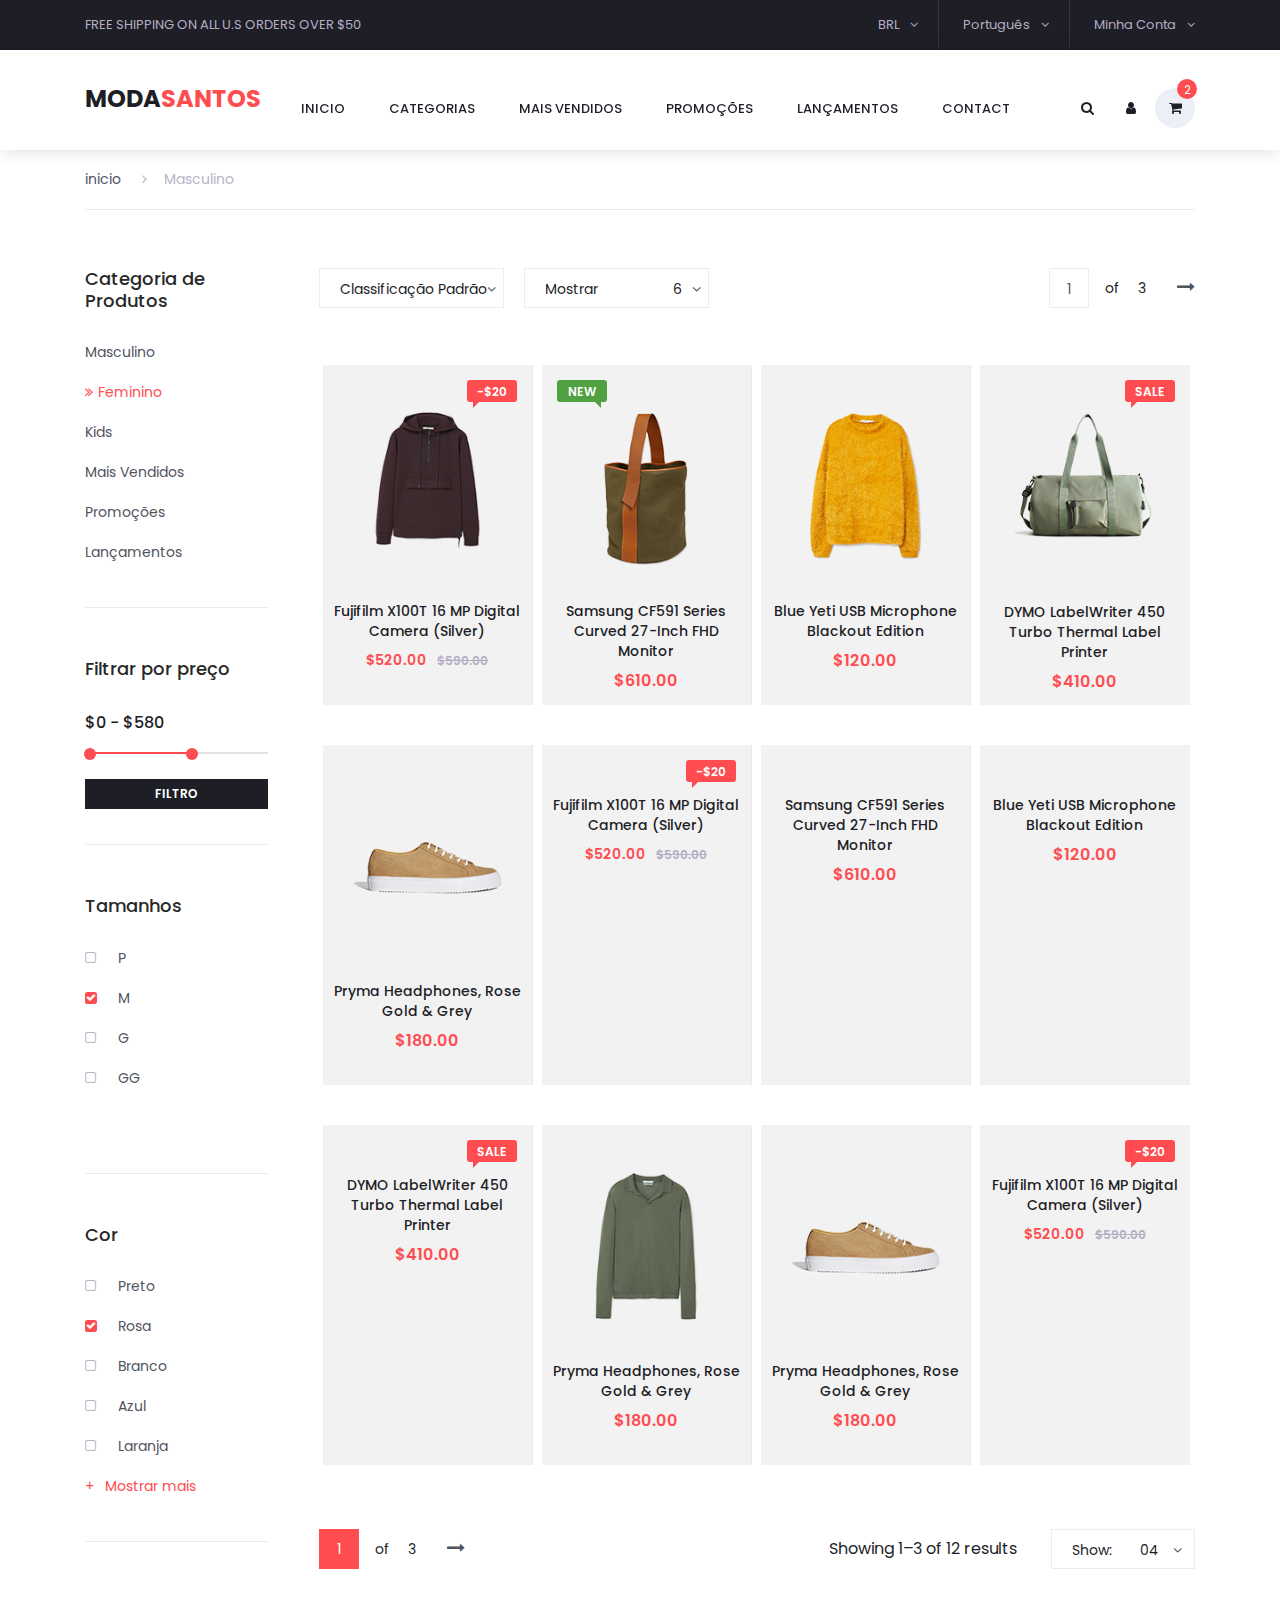
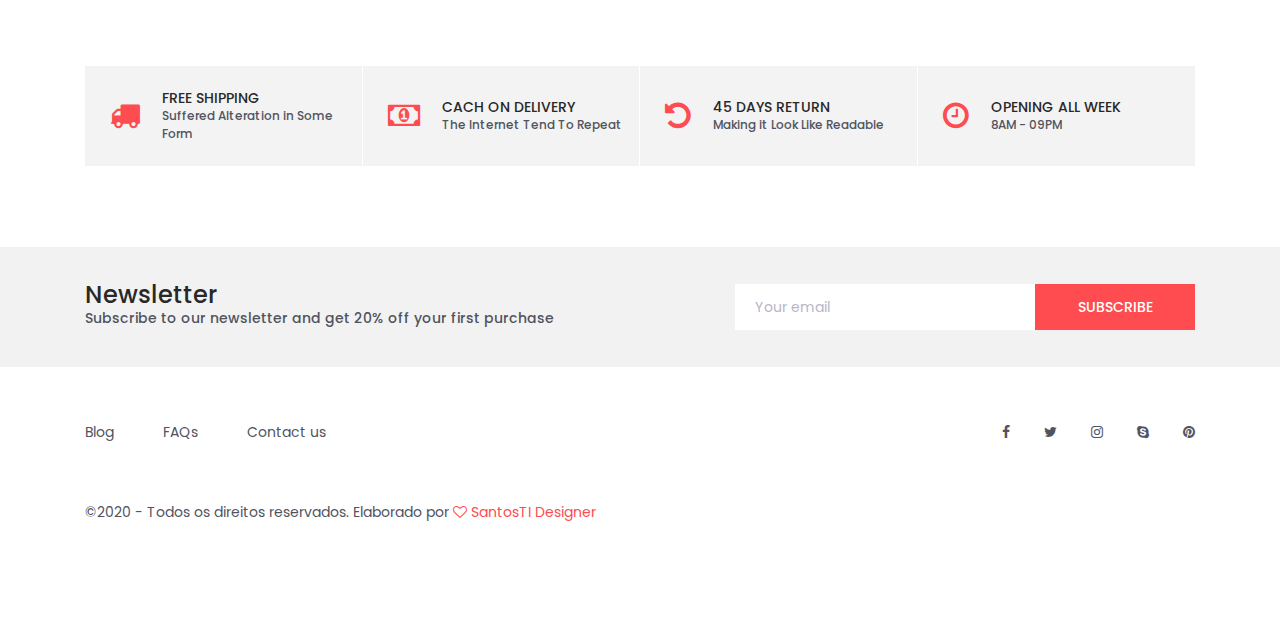
==== commit 4cd4c644: "Add files via upload" ====
--- a/categories.html
+++ b/categories.html
@@ -86,7 +86,7 @@
 				<div class="row">
 					<div class="col-lg-12 text-right">
 						<div class="logo_container">
-							<a href="#">Moda<span>SANTOS</span></a>
+							<a href="index.html">Moda<span>SANTOS</span></a>
 						</div>
 						<nav class="navbar">
 							<nav class="navbar">
@@ -161,7 +161,7 @@
 						<li><a href="#"><i class="fa fa-user-plus" aria-hidden="true"></i>Register</a></li>
 					</ul>
 				</li>
-				<li class="menu_item"><a href="index.html">home</a></li>
+				<li class="menu_item"><a href="index.html">inicio</a></li>
 				<li class="menu_item"><a href="categories.html">Categorias</a></li>
 				<li class="menu_item"><a href="maisvendidos.html">Mais Vendidos</a></li>
 				<li class="menu_item"><a href="promocoes.html">Promoçõess</a></li>
@@ -179,7 +179,7 @@
 
 				<div class="breadcrumbs d-flex flex-row align-items-center">
 					<ul>
-						<li><a href="index.html">Home</a></li>
+						<li><a href="index.html">inicio</a></li>
 						<li class="active"><a href="index.html"><i class="fa fa-angle-right" aria-hidden="true"></i>Masculino</a></li>
 					</ul>
 				</div>
@@ -192,12 +192,12 @@
 							<h5>Categoria de Produtos</h5>
 						</div>
 						<ul class="sidebar_categories">
-							<li><a href="#">Masculino</a></li>
+							<li><a href="paginamasculino.html">Masculino</a></li>
 							<li class="active"><a href="#"><span><i class="fa fa-angle-double-right" aria-hidden="true"></i></span>Feminino</a></li>
-							<li><a href="#">Kids</a></li>
-							<li><a href="#">Mais Vendidos</a></li>
-							<li><a href="#">Promoções</a></li>
-							<li><a href="#">Lançamentos</a></li>
+							<li><a href="kids.html">Kids</a></li>
+							<li><a href="maisvendidos.html">Mais Vendidos</a></li>
+							<li><a href="promocoes.html">Promoções</a></li>
+							<li><a href="lancamentos.html">Lançamentos</a></li>
 						</ul>
 					</div>
 
@@ -638,7 +638,7 @@
 			<div class="row">
 				<div class="col-lg-12">
 					<div class="footer_nav_container">
-						<div class="cr">©2018 All Rights Reserverd. Template by <a href="#">Colorlib</a></div>
+						<div class="cr">©2020 - Todos os direitos reservados. Elaborado por <i class="fa fa-heart-o" aria-hidden="true"></i> <a href="#">SantosTI Designer</a></div>
 					</div>
 				</div>
 			</div>
--- a/styles/categories_responsive.css
+++ b/styles/categories_responsive.css
@@ -24,7 +24,10 @@
 
 @media only screen and (max-width: 1600px)
 {
-	
+	.product
+	{
+			background-color: #f2f2f2; border: 0; width: 96%; margin-left: 3.5px;
+	}
 }
 
 /************
@@ -66,7 +69,7 @@
 	}
 	.product
 	{
-		height: 320px;
+		height: 320px;	
 	}
 }
 
@@ -103,6 +106,8 @@
 	{
 		margin-top: 100px;
 	}
+
+	.sidebar_section {display: none;}
 	.sidebar
 	{
 		float: none;
